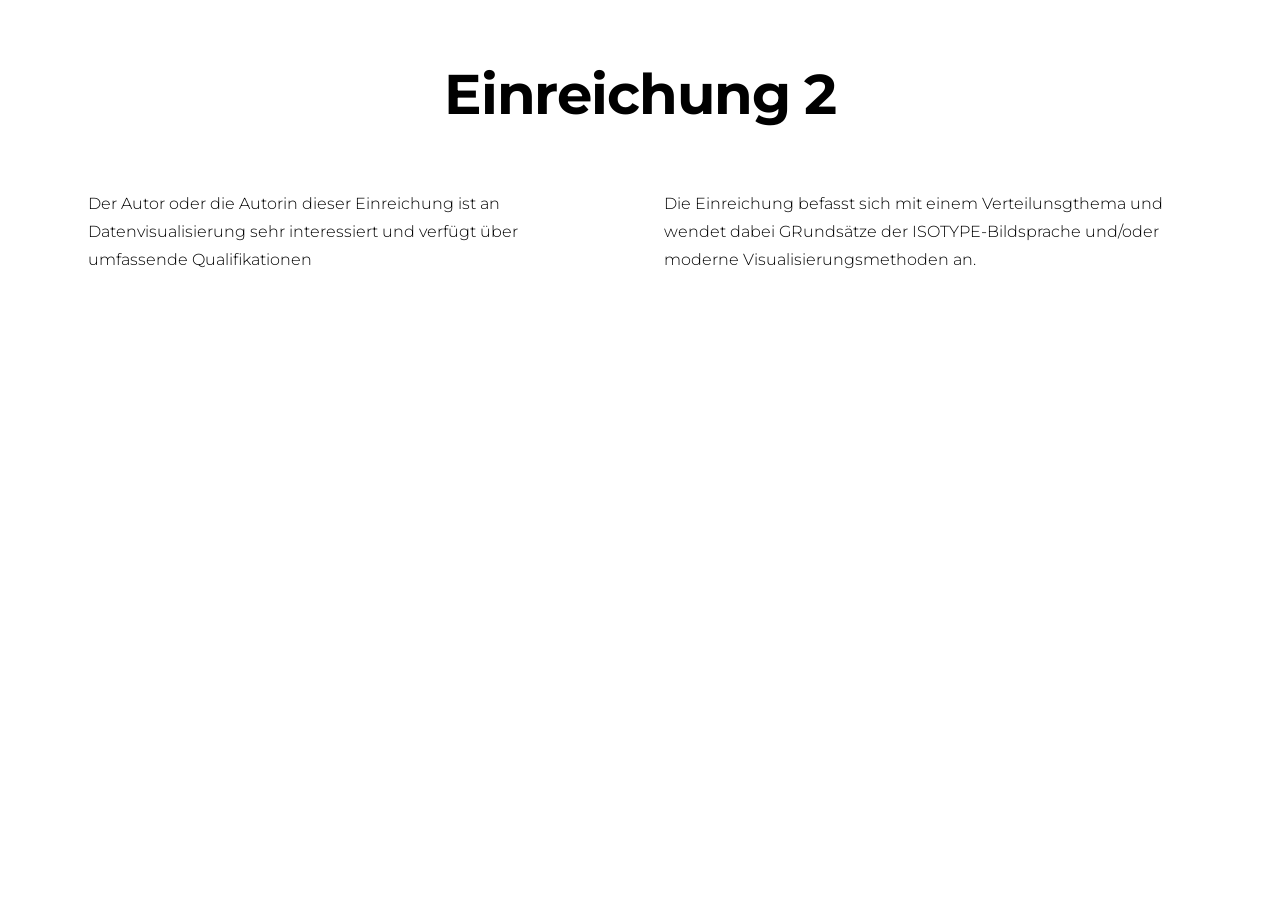
==== submission2.html @ 5e2954ba "Add HTML structure for submission 2" ====
<html lang="de">
  <head>
    <meta charset="UTF-8" />
    <meta name="viewport" content="width=device-width, initial-scale=1.0" />
    <title>Submission 2</title>
    <link href="https://fonts.googleapis.com/css2?family=Montserrat:wght@300;700&display=swap" rel="stylesheet" />
    <link rel="stylesheet" href="styles.css" />
  </head>
  <body>
    <h1 class="page-title">Einreichung 2</h1>
      <div class="two-col">
    <p>
      Der Autor oder die Autorin dieser Einreichung ist an Datenvisualisierung sehr interessiert und verfügt über umfassende Qualifikationen  
    </p>
    <p>
      Die Einreichung befasst sich mit einem Verteilunsgthema und wendet dabei GRundsätze der ISOTYPE-Bildsprache und/oder moderne Visualisierungsmethoden an.  
    </p>
  </div>

  </body>
</html>
---- styles.css ----
*, *::before, *::after { box-sizing: border-box; margin: 0; padding: 0; }

body {
  font-family: 'Montserrat', sans-serif;
  font-weight: 300;
  color: #000;
  background: #fff;
  padding: 64px 48px;
  max-width: 1200px;
  margin: 0 auto;
}

/* ── Title ── */
.page-title {
  text-align: center;
  font-weight: 700;
  font-size: clamp(2rem, 5vw, 3.5rem);
  letter-spacing: -0.02em;
  line-height: 1.1;
  margin-bottom: 64px;
}

/* ── Two-column text section ── */
.two-col {
  display: grid;
  grid-template-columns: 1fr 1fr;
  gap: 48px;
  margin-bottom: 72px;
}

.two-col p {
  font-size: 1rem;
  line-height: 1.75;
}

/* ── Single-column header ── */
.section-header {
  font-weight: 700;
  font-size: clamp(1.4rem, 3vw, 2.25rem);
  letter-spacing: -0.015em;
  line-height: 1.2;
  margin-bottom: 56px;
}

/* ── Three-column image section ── */
.three-col {
  display: grid;
  grid-template-columns: 1fr 1fr 1fr;
  gap: 40px;
}

.img-card {
  display: flex;
  flex-direction: column;
  gap: 14px;
}

.img-card img {
  width: 100%;
  aspect-ratio: 4 / 3;
  object-fit: cover;
  display: block;
  cursor: pointer;
  transition: opacity 0.2s ease;
}

.img-card img:hover {
  opacity: 0.82;
}

.img-caption {
  font-size: 0.875rem;
  line-height: 1.6;
  font-weight: 300;
}

/* ── Dividers ── */
hr {
  border: none;
  border-top: 1px solid #000;
  margin-bottom: 72px;
}

/* ══════════════════════════════════════════
   LIGHTBOX — shared overlay base
   ══════════════════════════════════════════ */
.lightbox {
  display: none;
  position: fixed;
  inset: 0;
  z-index: 1000;
  background: rgba(0, 0, 0, 0.92);
  align-items: center;
  justify-content: center;
}

.lightbox.active {
  display: flex;
}

/* Close button */
.lightbox-close {
  position: absolute;
  top: 24px;
  right: 32px;
  background: none;
  border: none;
  color: #fff;
  font-family: 'Montserrat', sans-serif;
  font-weight: 700;
  font-size: 2.25rem;
  line-height: 1;
  cursor: pointer;
  z-index: 1010;
  transition: opacity 0.2s;
}

.lightbox-close:hover {
  opacity: 0.55;
}

/* ── Image lightbox ── */
#lightbox-image .lightbox-img {
  max-width: 90vw;
  max-height: 88vh;
  object-fit: contain;
  display: block;
  box-shadow: 0 8px 48px rgba(0, 0, 0, 0.5);
}

/* ── iFrame lightbox ── */
#lightbox-iframe .lightbox-frame-wrap {
  width: 88vw;
  height: 88vh;
  background: #fff;
  overflow: hidden;
  box-shadow: 0 8px 48px rgba(0, 0, 0, 0.5);
}

#lightbox-iframe .lightbox-frame-wrap iframe {
  width: 100%;
  height: 100%;
  border: none;
}
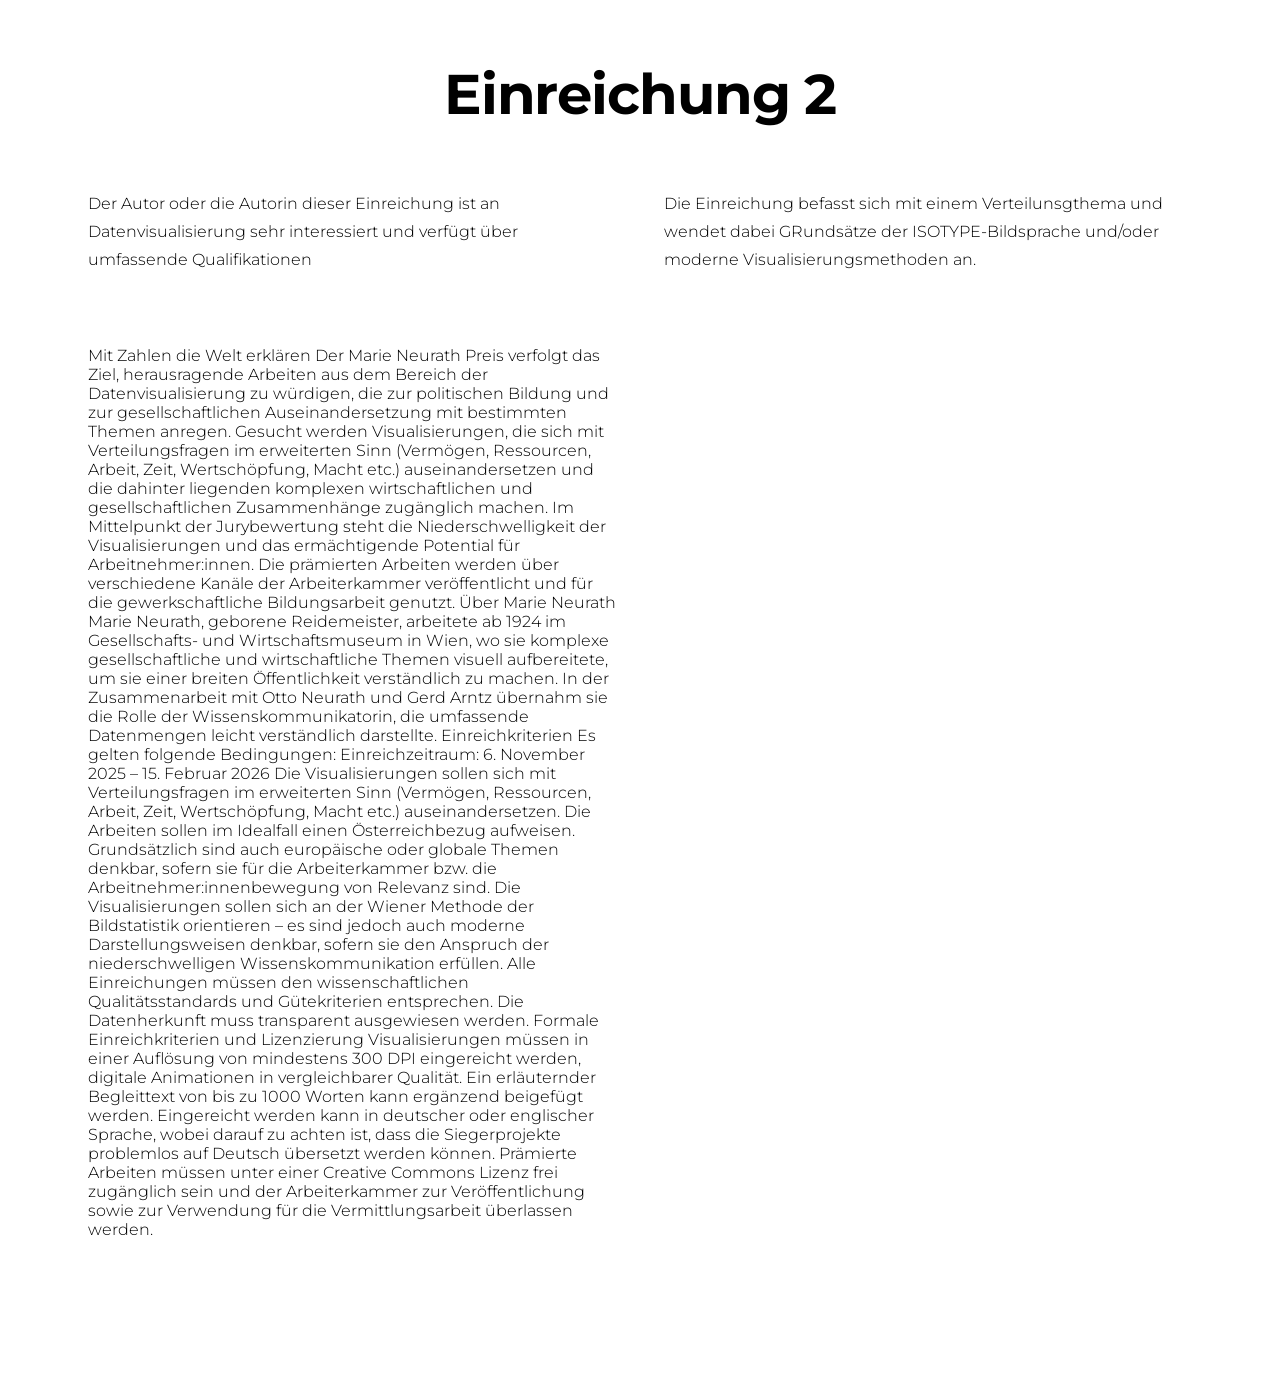
==== commit 51d06bd3: "Add submission criteria and details for Marie Neurath Prize" ====
--- a/submission2.html
+++ b/submission2.html
@@ -16,6 +16,30 @@
       Die Einreichung befasst sich mit einem Verteilunsgthema und wendet dabei GRundsätze der ISOTYPE-Bildsprache und/oder moderne Visualisierungsmethoden an.  
     </p>
   </div>
+  <div class="two-col">
+      Mit Zahlen die Welt erklären
+Der Marie Neurath Preis verfolgt das Ziel, herausragende Arbeiten aus dem Bereich der Datenvisualisierung zu würdigen, die zur politischen Bildung und zur gesellschaftlichen Auseinandersetzung mit bestimmten Themen anregen. Gesucht werden Visualisierungen, die sich mit Verteilungsfragen im erweiterten Sinn (Vermögen, Ressourcen, Arbeit, Zeit, Wertschöpfung, Macht etc.) auseinandersetzen und die dahinter liegenden komplexen wirtschaftlichen und gesellschaftlichen Zusammenhänge zugänglich machen. 
 
+Im Mittelpunkt der Jurybewertung steht die Niederschwelligkeit der Visualisierungen und das ermächtigende Potential für Arbeitnehmer:innen. Die prämierten Arbeiten werden über verschiedene Kanäle der Arbeiterkammer veröffentlicht und für die gewerkschaftliche Bildungsarbeit genutzt.
+
+Über Marie Neurath 
+Marie Neurath, geborene Reidemeister, arbeitete ab 1924 im Gesellschafts- und Wirtschaftsmuseum in Wien, wo sie komplexe gesellschaftliche und wirtschaftliche Themen visuell aufbereitete, um sie einer breiten Öffentlichkeit verständlich zu machen. In der Zusammenarbeit mit Otto Neurath und Gerd Arntz übernahm sie die Rolle der Wissenskommunikatorin, die umfassende Datenmengen leicht verständlich darstellte. 
+
+Einreichkriterien 
+Es gelten folgende Bedingungen: 
+
+Einreichzeitraum: 6. November 2025 – 15. Februar 2026
+Die Visualisierungen sollen sich mit Verteilungsfragen im erweiterten Sinn (Vermögen, Ressourcen, Arbeit, Zeit, Wertschöpfung, Macht etc.) auseinandersetzen.
+Die Arbeiten sollen im Idealfall einen Österreichbezug aufweisen. Grundsätzlich sind auch europäische oder globale Themen denkbar, sofern sie für die Arbeiterkammer bzw. die Arbeitnehmer:innenbewegung von Relevanz sind.
+Die Visualisierungen sollen sich an der Wiener Methode der Bildstatistik orientieren – es sind jedoch auch moderne Darstellungsweisen denkbar, sofern sie den Anspruch der niederschwelligen Wissenskommunikation erfüllen.
+Alle Einreichungen müssen den wissenschaftlichen Qualitätsstandards und Gütekriterien entsprechen. Die Datenherkunft muss transparent ausgewiesen werden.
+
+Formale Einreichkriterien und Lizenzierung 
+Visualisierungen müssen in einer Auflösung von mindestens 300 DPI eingereicht werden, digitale Animationen in vergleichbarer Qualität.
+Ein erläuternder Begleittext von bis zu 1000 Worten kann ergänzend beigefügt werden.
+Eingereicht werden kann in deutscher oder englischer Sprache, wobei darauf zu achten ist, dass die Siegerprojekte problemlos auf Deutsch übersetzt werden können.
+Prämierte Arbeiten müssen unter einer Creative Commons Lizenz frei zugänglich sein und der Arbeiterkammer zur Veröffentlichung sowie zur Verwendung für die Vermittlungsarbeit überlassen werden.
+
+  </div>
   </body>
 </html>
--- a/styles.css
+++ b/styles.css
@@ -20,6 +20,19 @@
   margin-bottom: 64px;
 }
 
+/* ── Single-column text section ── */
+.one-col {
+  display: grid;
+  grid-template-columns: 1fr;
+  gap: 48px;
+  margin-bottom: 72px;
+}
+
+.one-col p {
+  font-size: 1rem;
+  line-height: 1.75;
+}
+
 /* ── Two-column text section ── */
 .two-col {
   display: grid;
@@ -35,6 +48,7 @@
 
 /* ── Single-column header ── */
 .section-header {
+  text-align: center;
   font-weight: 700;
   font-size: clamp(1.4rem, 3vw, 2.25rem);
   letter-spacing: -0.015em;
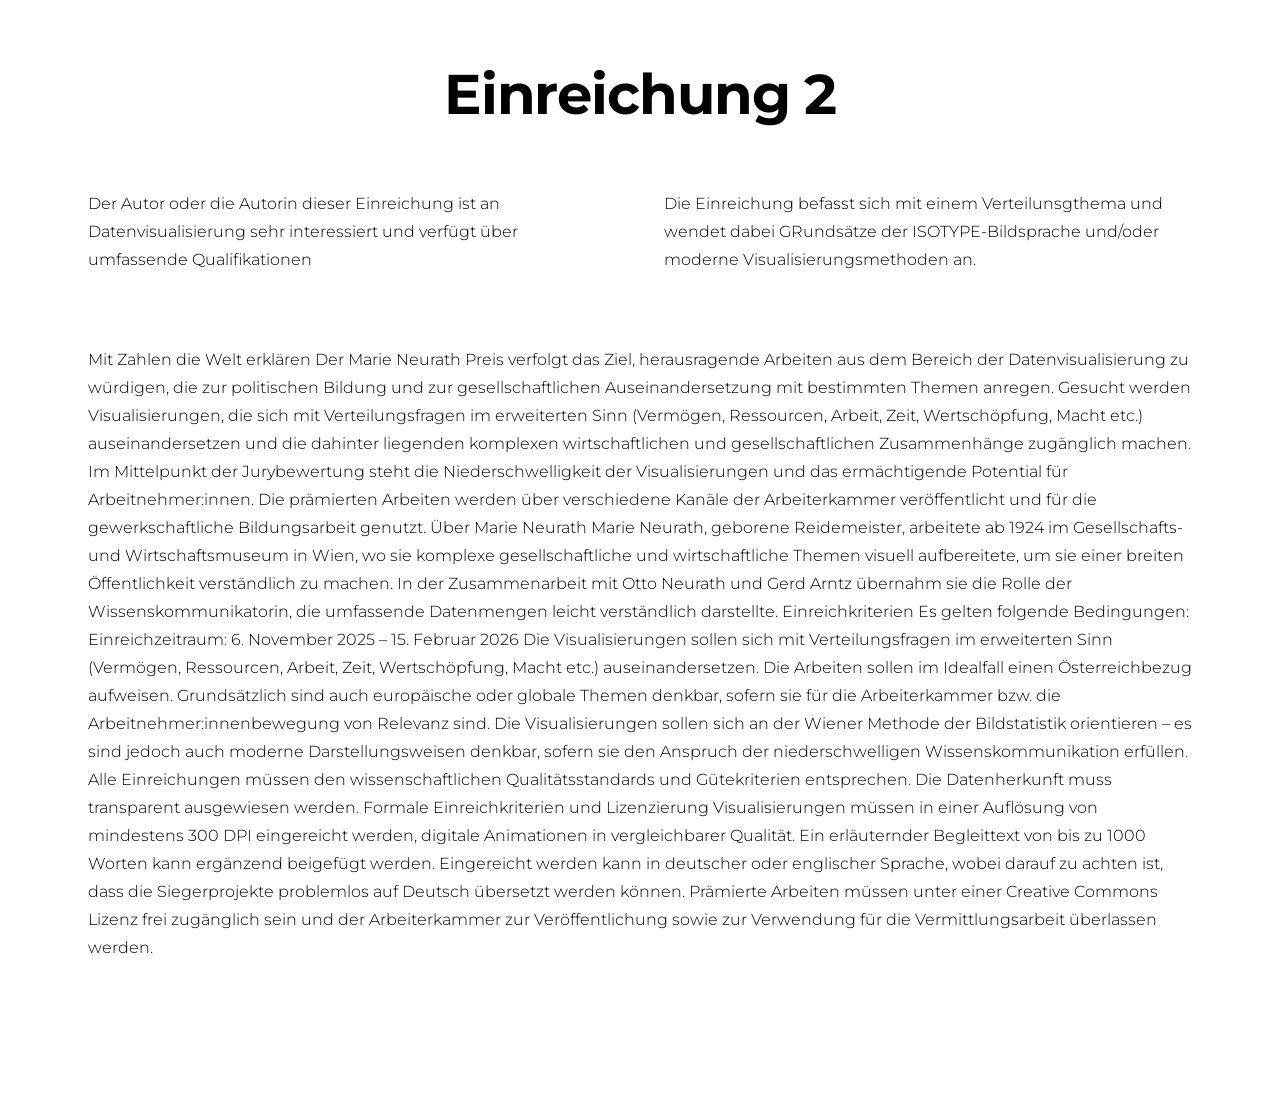
==== commit acddddca: "Refactor HTML structure for submission2.html" ====
--- a/submission2.html
+++ b/submission2.html
@@ -16,7 +16,8 @@
       Die Einreichung befasst sich mit einem Verteilunsgthema und wendet dabei GRundsätze der ISOTYPE-Bildsprache und/oder moderne Visualisierungsmethoden an.  
     </p>
   </div>
-  <div class="two-col">
+  <div class="one-col">
+    <p>
       Mit Zahlen die Welt erklären
 Der Marie Neurath Preis verfolgt das Ziel, herausragende Arbeiten aus dem Bereich der Datenvisualisierung zu würdigen, die zur politischen Bildung und zur gesellschaftlichen Auseinandersetzung mit bestimmten Themen anregen. Gesucht werden Visualisierungen, die sich mit Verteilungsfragen im erweiterten Sinn (Vermögen, Ressourcen, Arbeit, Zeit, Wertschöpfung, Macht etc.) auseinandersetzen und die dahinter liegenden komplexen wirtschaftlichen und gesellschaftlichen Zusammenhänge zugänglich machen. 
 
@@ -39,7 +40,7 @@
 Ein erläuternder Begleittext von bis zu 1000 Worten kann ergänzend beigefügt werden.
 Eingereicht werden kann in deutscher oder englischer Sprache, wobei darauf zu achten ist, dass die Siegerprojekte problemlos auf Deutsch übersetzt werden können.
 Prämierte Arbeiten müssen unter einer Creative Commons Lizenz frei zugänglich sein und der Arbeiterkammer zur Veröffentlichung sowie zur Verwendung für die Vermittlungsarbeit überlassen werden.
-
+    </p>
   </div>
   </body>
 </html>
